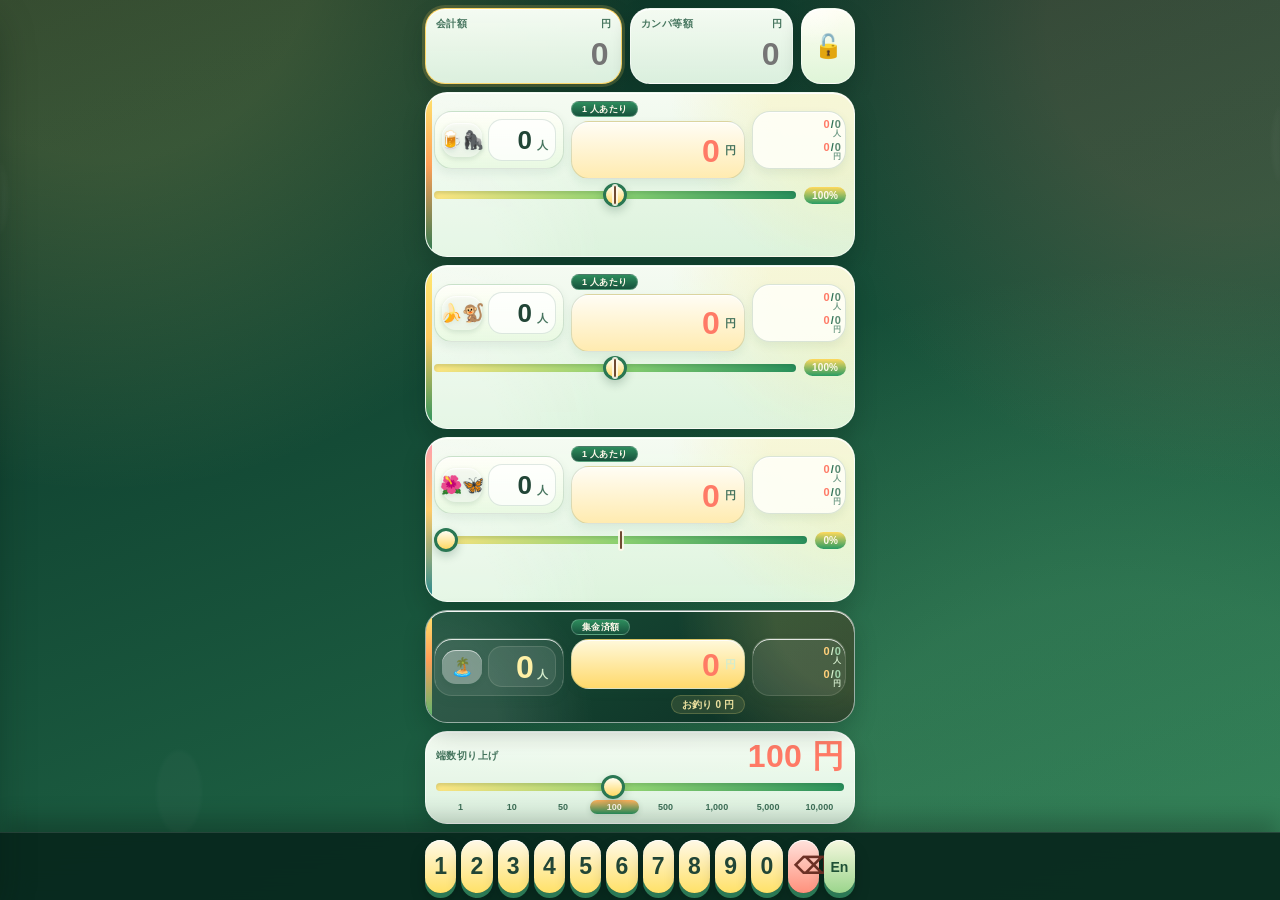
==== index.html @ a53e38ea "Add files via upload" ====
<!doctype html>
<html lang="ja">
<head>
<meta charset="utf-8" />
<meta name="viewport" content="width=device-width, initial-scale=1, viewport-fit=cover" />
<title>割り勘ジャングル</title>
<style>
  :root{
    --bg1:#0a2a20;
    --bg2:#124633;
    --bg3:#25734e;
    --leaf:#3fa56b;
    --leaf2:#7bd08e;
    --sand:#fff5d7;
    --sand2:#ffebb0;
    --sun:#ffd45e;
    --coral:#ff7a66;
    --cream:#fffdf5;
    --panel:#f6ffef;
    --ink:#214536;
    --muted:#55806a;
    --line:rgba(34,93,67,.16);
    --shadow:rgba(6,28,20,.22);
    --digit:"Avenir Next","DIN Alternate","Roboto Condensed","Helvetica Neue",Arial,sans-serif;
    --sans:"M PLUS Rounded 1c","Hiragino Maru Gothic ProN","Hiragino Sans","Yu Gothic",-apple-system,BlinkMacSystemFont,"Segoe UI",sans-serif;
    --money-size:clamp(25px,6.7vw,32px);
    --keypad-h:68px;
    --panel-h:58px;
  }

  *{box-sizing:border-box;-webkit-tap-highlight-color:transparent;}
  html,body{margin:0;width:100%;height:100%;}
  body{
    min-height:100svh;
    overflow:hidden;
    padding:8px 8px calc(var(--keypad-h) + 8px + env(safe-area-inset-bottom));
    color:var(--ink);
    font-family:var(--sans);
    letter-spacing:.005em;
    font-variant-numeric:tabular-nums;
    font-feature-settings:"tnum" 1,"zero" 1;
    background:
      radial-gradient(circle at 8% -6%, rgba(255,232,124,.18) 0 14%, transparent 36%),
      radial-gradient(circle at 96% 4%, rgba(255,122,102,.16) 0 12%, transparent 30%),
      radial-gradient(circle at 88% 105%, rgba(123,208,142,.18) 0 24%, transparent 46%),
      linear-gradient(160deg,var(--bg1) 0%, var(--bg2) 34%, var(--bg3) 100%);
  }
  body::before{
    content:"";
    position:fixed; inset:0;
    pointer-events:none;
    opacity:.22;
    background:
      radial-gradient(160px 280px at -2% 22%, rgba(255,255,255,.16) 0 20%, transparent 22%),
      radial-gradient(180px 320px at 102% 16%, rgba(255,255,255,.14) 0 18%, transparent 20%),
      radial-gradient(120px 220px at 14% 88%, rgba(255,255,255,.12) 0 18%, transparent 20%);
    filter:blur(2px);
  }

  .num,input,button,.moneyValue,.smallMoney,#roundNow,.collectFrac,.memoStatFrac{
    font-family:var(--digit);
    font-variant-numeric:tabular-nums;
    font-feature-settings:"tnum" 1,"zero" 1;
  }

  .app{
    position:relative; z-index:1;
    width:min(430px,100%);
    height:calc(100svh - var(--keypad-h) - 16px - env(safe-area-inset-bottom));
    margin:0 auto;
    display:grid;
    grid-template-rows:auto minmax(0,1fr) auto auto;
    gap:8px;
  }

  .topInputs{
    display:grid;
    grid-template-columns:minmax(0,1.04fr) minmax(0,.86fr) 54px;
    gap:8px;
  }
  .field{
    min-width:0;
    padding:8px 10px 9px;
    border-radius:20px;
    border:1px solid rgba(255,255,255,.55);
    background:linear-gradient(180deg, rgba(249,255,246,.98), rgba(230,249,231,.95));
    box-shadow:0 9px 20px var(--shadow), inset 0 1px 0 rgba(255,255,255,.92);
  }
  .fieldHeader{
    display:flex; justify-content:space-between; align-items:center;
    margin-bottom:4px;
    color:#44745d; font-size:10px; font-weight:800; letter-spacing:.04em;
  }
  .moneyInput{
    width:100%;
    border:0; outline:0; background:transparent;
    color:var(--coral);
    font-size:var(--money-size);
    font-weight:780;
    text-align:right;
    letter-spacing:.015em;
    line-height:1;
    caret-color:var(--coral);
  }

  .fundField .moneyInput{
    min-width:0;
  }
  .lockButton{
    width:100%;
    height:100%;
    min-height:72px;
    border:1px solid rgba(255,255,255,.55);
    border-radius:20px;
    background:
      radial-gradient(circle at 20% 0%,rgba(255,255,255,.55),transparent 42%),
      linear-gradient(180deg,#fffef2,#dff5d8);
    color:#236044;
    box-shadow:0 9px 20px var(--shadow), inset 0 1px 0 rgba(255,255,255,.92);
    font:850 23px/1 var(--sans);
    display:flex;
    align-items:center;
    justify-content:center;
    transition:transform .08s ease, filter .12s ease, background .12s ease, box-shadow .12s ease;
  }
  .lockButton:active{
    transform:scale(.94);
    filter:brightness(1.04);
  }
  .lockButton.on{
    background:
      radial-gradient(circle at 20% 0%,rgba(255,255,255,.45),transparent 42%),
      linear-gradient(180deg,#ffe889,#ffb06a);
    color:#6b3b24;
    border-color:rgba(255,176,106,.55);
    box-shadow:0 10px 22px rgba(88,47,24,.16), inset 0 1px 0 rgba(255,255,255,.8);
  }
  .lockedControl,
  input.lockedControl,
  .lockedControl input{
    opacity:.68;
  }
  input:disabled{
    -webkit-text-fill-color:currentColor;
    color:inherit;
  }
  input[type="range"]:disabled{
    opacity:.54;
  }

  .field.activeInput,
  .field:focus-within,
  .peopleChip.activeInput,
  .peopleChip:focus-within{
    border-color:rgba(255,212,94,.92);
    box-shadow:0 0 0 3px rgba(255,212,94,.18), 0 10px 22px var(--shadow), inset 0 1px 0 rgba(255,255,255,.9);
  }

  .cards{
    min-height:0;
    display:grid;
    grid-template-rows:repeat(3,minmax(0,1fr));
    gap:8px;
  }
  .card, .totalCard{
    min-height:0;
    overflow:hidden;
    position:relative;
    padding:8px;
    border-radius:22px;
    border:1px solid rgba(255,255,255,.52);
    background:
      radial-gradient(circle at 100% 0%, rgba(255,232,124,.22) 0 18%, transparent 40%),
      radial-gradient(circle at 0 100%, rgba(255,255,255,.26) 0 16%, transparent 38%),
      linear-gradient(180deg, rgba(250,255,246,.98), rgba(229,250,228,.96));
    box-shadow:0 10px 22px var(--shadow), inset 0 1px 0 rgba(255,255,255,.95);
  }
  .card::before, .totalCard::before{
    content:"";
    position:absolute; left:0; top:0; bottom:0; width:6px;
    border-radius:6px;
    background:linear-gradient(180deg,#ffe56e 0%, #ff9f57 44%, #267851 100%);
  }
  .card[data-group="monkey"]::before{ background:linear-gradient(180deg,#ffea72 0%, #ffc85d 44%, #24915d 100%); }
  .card[data-group="butterfly"]::before{ background:linear-gradient(180deg,#ff9db4 0%, #ffcb6a 44%, #1f8690 100%); }
  .totalCard{
    padding-bottom:8px;
    background:
      radial-gradient(circle at 100% 0%, rgba(255,220,116,.18) 0 18%, transparent 40%),
      radial-gradient(circle at 0 100%, rgba(255,255,255,.10) 0 16%, transparent 38%),
      linear-gradient(145deg,#194e38,#0c2e23);
    color:#fff9ea;
  }
  .totalCard::before{ background:linear-gradient(180deg,#ffe56e 0%, #ff9f57 44%, #50b86f 100%); }

  .row{
    display:grid;
    grid-template-columns:130px minmax(0,1fr) 94px;
    gap:7px;
    align-items:center;
  }
  .peopleChip, .amountCard, .collectCard{
    min-width:0;
    min-height:var(--panel-h);
    border-radius:18px;
    border:1px solid var(--line);
    background:rgba(255,255,248,.86);
    box-shadow:inset 0 1px 0 rgba(255,255,255,.85), 0 4px 10px rgba(29,86,61,.08);
  }
  .peopleChip{
    display:grid;
    grid-template-columns:auto minmax(66px,1fr);
    gap:6px;
    align-items:center;
    padding:7px;
    background:linear-gradient(180deg, rgba(255,255,248,.96), rgba(232,249,225,.88));
  }
  .icon{
    position:relative;
    width:40px;
    min-height:34px;
    display:flex; align-items:center; justify-content:center;
    border-radius:14px;
    font-size:18px;
    letter-spacing:-.18em;
    white-space:nowrap;
    letter-spacing:-.01em;
    cursor:pointer;
    background:rgba(255,255,255,.34);
    box-shadow:inset 0 1px 0 rgba(255,255,255,.58),0 2px 6px rgba(25,78,55,.08);
    filter:drop-shadow(0 2px 2px rgba(26,83,58,.18));
    transition:transform .08s ease, filter .12s ease, background .12s ease;
  }
  .iconEmoji{
    display:inline-flex;
    align-items:center;
    justify-content:center;
    pointer-events:none;
  }
  .icon:active{
    transform:scale(.94);
    background:rgba(255,232,124,.38);
    filter:brightness(1.06) drop-shadow(0 2px 2px rgba(26,83,58,.18));
  }
  .payBubble{
    position:absolute;
    left:50%;
    bottom:calc(100% + 7px);
    z-index:999;
    transform:translate(-50%,8px) scale(.72);
    transform-origin:50% 100%;
    opacity:0;
    pointer-events:none;
    white-space:nowrap;
    letter-spacing:.02em;
    padding:5px 10px 4px;
    border-radius:999px;
    background:linear-gradient(180deg,#fffef2,#ffe889);
    border:1px solid rgba(42,119,83,.20);
    color:#236044;
    font:850 11px/1 var(--sans);
    box-shadow:0 6px 14px rgba(6,28,20,.18), inset 0 1px 0 rgba(255,255,255,.9);
  }
  .payBubble::after{
    content:"";
    position:absolute;
    left:50%;
    top:100%;
    width:8px;
    height:8px;
    transform:translate(-50%,-3px) rotate(45deg);
    background:#ffe889;
    border-right:1px solid rgba(42,119,83,.16);
    border-bottom:1px solid rgba(42,119,83,.16);
  }
  .icon.bubbleOn .payBubble{
    animation:payPop 1.65s cubic-bezier(.2,1.05,.25,1) both;
  }
  @keyframes payPop{
    0%{opacity:0; transform:translate(-50%,7px) scale(.68);}
    14%{opacity:1; transform:translate(-50%,-2px) scale(1.08);}
    24%{opacity:1; transform:translate(-50%,0) scale(1);}
    76%{opacity:1; transform:translate(-50%,0) scale(1);}
    100%{opacity:0; transform:translate(-50%,-9px) scale(.96);}
  }
  .peopleField{
    min-width:66px;
    display:grid;
    grid-template-columns:minmax(0,1fr) auto;
    align-items:baseline;
    gap:3px;
    padding:4px 7px 3px;
    border-radius:14px;
    border:1px solid rgba(34,93,67,.14);
    background:rgba(255,255,255,.72);
  }
  .peopleInput{
    width:100%;
    min-width:0;
    border:0; outline:0; background:transparent;
    color:var(--ink);
    font-size:clamp(22px,5.25vw,26px);
    font-weight:780;
    line-height:1;
    text-align:right;
    caret-color:var(--leaf);
  }
  .unit{
    color:#46745e;
    font-size:11px;
    font-weight:800;
    white-space:nowrap;
  }

  .amountWrap{
    display:grid;
    grid-template-rows:auto minmax(0,1fr);
    gap:4px;
  }
  .tag{
    justify-self:start;
    padding:3px 10px 2px;
    border-radius:999px;
    background:linear-gradient(180deg,#2e8d5d,#17523c);
    color:#fff9ea;
    border:1px solid rgba(255,255,255,.22);
    font-size:9px;
    line-height:1;
    font-weight:850;
    letter-spacing:.035em;
    white-space:nowrap;
  }
  .amountCard{
    display:flex;
    align-items:center;
    justify-content:flex-end;
    gap:5px;
    padding:8px 8px 7px;
    background:linear-gradient(180deg, var(--cream), var(--sand2));
  }
  .moneyValue, .smallMoney{
    min-width:0;
    overflow:hidden;
    text-overflow:ellipsis;
    white-space:nowrap;
    font-size:var(--money-size);
    font-weight:780;
    line-height:1;
    text-align:right;
    letter-spacing:.005em;
  }
  .moneyValue{ color:var(--coral); }
  .amountCard .unit{ font-size:11px; font-weight:850; }

  .collectCard{
    display:flex;
    flex-direction:column;
    justify-content:center;
    gap:4px;
    padding:6px 4px;
  }
  .collectLine{
    min-width:0;
    display:grid;
    grid-template-columns:1fr auto;
    grid-template-rows:auto auto;
    grid-template-areas:"frac frac" ". unit";
    line-height:1;
  }
  .collectFrac{
    min-width:0;
    grid-area:frac;
    display:flex;
    justify-content:flex-end;
    gap:1px;
    font-size:clamp(9px,2.45vw,11px);
    font-weight:850;
    color:#2f7256;
    white-space:nowrap;
  }
  .collectCard b{ color:var(--coral); }
  .collectCard .base{ color:#5a8a72; }
  .collectLine .unit{
    grid-area:unit;
    font-size:8px;
    color:#6f9b86;
    letter-spacing:.04em;
  }

  .barRow{
    margin-top:5px;
    display:grid;
    grid-template-columns:minmax(0,1fr) auto;
    gap:8px;
    align-items:center;
  }
  .rangeWrap{ position:relative; min-width:0; height:22px; }
  .rangeWrap.percent::before{
    content:"";
    position:absolute;
    left:50%; top:50%; transform:translate(-50%,-50%);
    width:2px; height:18px;
    border-radius:2px;
    background:#6f4a31;
    box-shadow:0 0 0 2px rgba(255,250,236,.86);
    pointer-events:none; z-index:2;
  }
  input[type="range"]{
    width:100%; height:22px; margin:0;
    appearance:none; -webkit-appearance:none;
    background:transparent;
    position:relative; z-index:1;
  }
  input[type="range"]::-webkit-slider-runnable-track{
    height:8px; border-radius:999px;
    background:linear-gradient(90deg,#ffe782 0%, #8dd372 50%, #29915c 100%);
    box-shadow:inset 0 2px 4px rgba(18,59,42,.18);
  }
  input[type="range"]::-webkit-slider-thumb{
    -webkit-appearance:none; appearance:none;
    width:24px; height:24px; margin-top:-8px;
    border-radius:50%;
    background:linear-gradient(180deg,#fffef2,#ffd862);
    border:3px solid #2a7753;
    box-shadow:0 4px 10px rgba(18,59,42,.22);
  }
  input[type="range"]::-moz-range-track{
    height:8px; border-radius:999px;
    background:linear-gradient(90deg,#ffe782 0%, #8dd372 50%, #29915c 100%);
    box-shadow:inset 0 2px 4px rgba(18,59,42,.18);
  }
  input[type="range"]::-moz-range-thumb{
    width:22px; height:22px;
    border-radius:50%;
    background:linear-gradient(180deg,#fffef2,#ffd862);
    border:3px solid #2a7753;
    box-shadow:0 4px 10px rgba(18,59,42,.22);
  }
  .tilt{
    padding:4px 8px 3px;
    border-radius:999px;
    background:linear-gradient(180deg,#ffd95d,#2a9c63);
    color:#fff9ea;
    font-size:10px;
    line-height:1;
    font-weight:900;
    white-space:nowrap;
  }

  .totalCard .peopleChip,
  .totalCard .collectCard{ background:rgba(255,255,255,.08); border-color:rgba(255,249,229,.12); }
  .totalCard .peopleField{ background:rgba(255,255,255,.08); border-color:rgba(255,249,229,.12); }
  .totalCard .unit,
  .totalCard .collectLine .unit{ color:#d4eccd; }
  .totalCard .peopleInput,
  .totalCard .moneyValue,
  .totalCard .smallMoney{ color:#fff0a6; }
  .totalCard .collectFrac{ color:#d7efcd; }
  .totalCard .collectCard b{ color:#ffd07a; }
  .totalCard .collectCard .base{ color:#a5d7ae; }
  .totalCard .amountCard{
    background:linear-gradient(180deg,#fff9db,#ffd96b);
  }
  .totalCard .moneyValue{ color:#ff7b64; }

  .totalAmountWrap{
    align-self:center;
  }
  .totalAmountWrap .amountCard{
    min-height:50px;
  }
  .totalChange{
    justify-self:end;
    margin-top:2px;
    max-width:100%;
    font-size:10px;
    padding:3px 8px 2px;
    opacity:.92;
  }
  .totalCard .row{
    align-items:center;
  }

  .subline{
    margin-top:5px;
    display:flex; align-items:center; justify-content:flex-start;
    gap:6px; min-width:0;
  }
  .changePill{
    display:inline-flex; align-items:center;
    padding:4px 10px 3px;
    border-radius:999px;
    background:rgba(255,230,133,.12);
    border:1px solid rgba(255,230,133,.22);
    color:#fff0aa;
    font-size:10px;
    line-height:1;
    font-weight:900;
    white-space:nowrap;
  }

  .roundBox{
    padding:8px 10px 9px;
    border-radius:22px;
    border:1px solid rgba(255,255,255,.55);
    background:linear-gradient(180deg, rgba(249,255,246,.98), rgba(230,249,231,.95));
    box-shadow:0 10px 22px var(--shadow), inset 0 1px 0 rgba(255,255,255,.92);
  }
  .roundHead{
    display:flex; align-items:center; justify-content:space-between;
    margin-bottom:4px;
    color:#44745d; font-size:10px; font-weight:800; letter-spacing:.04em;
  }
  #roundNow{ color:var(--coral); font-size:var(--money-size); font-weight:800; line-height:1; }
  .roundLabels{
    margin-top:2px;
    display:grid;
    grid-template-columns:repeat(8,1fr);
    gap:2px;
  }
  .roundLabels button{
    min-width:0;
    border:0; border-radius:10px;
    padding:3px 0 2px;
    background:transparent;
    color:#3e7058;
    font:900 9px/1 var(--digit);
  }
  .roundLabels button.active{
    color:#fff9ea;
    background:linear-gradient(180deg,#ffb25d,#28915d);
    box-shadow:0 2px 6px rgba(18,59,42,.14);
  }


  .card.payActive{
    overflow:visible;
    z-index:18;
    border-color:rgba(255,212,94,.92);
    box-shadow:
      0 0 0 3px rgba(255,212,94,.22),
      0 14px 28px rgba(6,28,20,.26),
      inset 0 1px 0 rgba(255,255,255,.96);
  }
  .icon.bubbleOn{
    z-index:80;
  }
  .payEntry{
    position:absolute;
    left:116px;
    right:92px;
    top:50%;
    z-index:5;
    opacity:0;
    transform:translateY(-50%) scale(.96);
    pointer-events:none;
    transition:opacity .15s ease, transform .15s ease;
  }
  .card.payActive .payEntry{
    opacity:1;
    transform:translateY(-50%) scale(1);
    pointer-events:auto;
  }
  .nameInput{
    width:100%;
    height:42px;
    border:2px solid rgba(255,212,94,.86);
    outline:0;
    border-radius:18px;
    padding:6px 14px 5px;
    background:rgba(255,255,247,.99);
    color:#214536;
    box-shadow:0 10px 22px rgba(6,28,20,.22), inset 0 1px 0 rgba(255,255,255,.94);
    font:850 17px/1 var(--sans);
    text-align:center;
  }


  .memoBackdrop{
    position:fixed;
    inset:0;
    z-index:34;
    background:rgba(5,26,18,.18);
    opacity:0;
    pointer-events:none;
    transition:opacity .18s ease;
  }
  .memoBackdrop.open{
    opacity:1;
    pointer-events:auto;
  }

  .memoSheet{
    position:fixed;
    z-index:35;
    top:0;
    bottom:0;
    width:min(72vw, 330px);
    height:100svh;
    max-height:none;
    padding:calc(12px + env(safe-area-inset-top)) 10px calc(12px + env(safe-area-inset-bottom));
    border:1px solid rgba(255,255,255,.62);
    background:
      radial-gradient(circle at 100% 0%,rgba(255,232,124,.21),transparent 34%),
      radial-gradient(circle at 0% 100%,rgba(123,208,142,.20),transparent 34%),
      linear-gradient(180deg,#fbfff5 0%,#eaf9e7 48%,#dcf4dc 100%);
    box-shadow:0 18px 42px rgba(4,21,15,.38), inset 0 1px 0 rgba(255,255,255,.95);
    overflow:hidden;
    transition:transform .26s cubic-bezier(.18,.9,.18,1);
    will-change:transform;
  }
  .memoSheet.fromLeft{
    left:0;
    right:auto;
    border-radius:0 24px 24px 0;
    transform:translateX(calc(-100% - 8px));
  }
  .memoSheet.fromRight{
    right:0;
    left:auto;
    border-radius:24px 0 0 24px;
    transform:translateX(calc(100% + 8px));
  }
  .memoSheet.open{
    transform:translateX(0);
  }
  .memoHead{
    display:flex;
    align-items:center;
    justify-content:space-between;
    gap:8px;
    margin:-2px -2px 10px;
    padding:2px 2px 8px;
    position:sticky;
    top:0;
    z-index:2;
    background:linear-gradient(180deg,rgba(251,255,245,.94),rgba(251,255,245,.74));
    backdrop-filter:blur(10px);
  }
  .memoTitle{
    display:inline-flex;
    align-items:center;
    gap:6px;
    padding:6px 12px 5px;
    border-radius:999px;
    background:linear-gradient(180deg,#2e8d5d,#17523c);
    color:#fff9ea;
    font-size:12px;
    line-height:1;
    font-weight:850;
    letter-spacing:.03em;
    box-shadow:0 4px 10px rgba(6,28,20,.14);
  }
  .memoClose{
    width:34px;
    height:34px;
    border:0;
    border-radius:50%;
    background:linear-gradient(180deg,#ffe2dc,#ff917c);
    color:#6d3126;
    font:850 18px/1 var(--sans);
    box-shadow:0 5px 12px rgba(6,28,20,.18);
  }
  .memoBody{
    height:calc(100svh - 68px - env(safe-area-inset-top) - env(safe-area-inset-bottom));
    overflow:auto;
    padding-right:2px;
    -webkit-overflow-scrolling:touch;
  }


  .memoTotalWrap{
    margin-bottom:10px;
  }
  .memoSection{
    display:grid;
    gap:7px;
    margin-bottom:10px;
    padding:7px;
    border-radius:20px;
    background:rgba(255,255,255,.38);
    border:1px solid rgba(34,93,67,.11);
    box-shadow:inset 0 1px 0 rgba(255,255,255,.58);
  }

  .memoSummary{
    display:grid;
    gap:7px;
    margin-bottom:9px;
  }
  .memoStat{
    display:grid;
    grid-template-columns:42px minmax(0,1fr);
    gap:7px;
    align-items:center;
    min-height:54px;
    padding:7px;
    border-radius:18px;
    border:1px solid rgba(34,93,67,.13);
    background:
      radial-gradient(circle at 100% 0%, rgba(255,232,124,.17), transparent 40%),
      linear-gradient(180deg,rgba(255,255,248,.90),rgba(237,250,229,.86));
    box-shadow:inset 0 1px 0 rgba(255,255,255,.72),0 4px 10px rgba(29,86,61,.08);
  }
  .memoSection .memoStat{
    border-radius:16px;
    box-shadow:inset 0 1px 0 rgba(255,255,255,.68);
  }
  .memoStat.total{
    background:
      radial-gradient(circle at 100% 0%, rgba(255,232,124,.18), transparent 40%),
      linear-gradient(145deg,#1f5c43,#103426);
    border-color:rgba(255,249,229,.16);
    color:#fff9ea;
  }
  .memoStatIcon{
    display:flex;
    align-items:center;
    justify-content:center;
    min-height:38px;
    border-radius:14px;
    background:rgba(255,255,255,.42);
    font-size:18px;
    letter-spacing:-.16em;
    white-space:nowrap;
    box-shadow:inset 0 1px 0 rgba(255,255,255,.62);
  }
  .memoStat.total .memoStatIcon{
    background:rgba(255,255,255,.10);
  }
  .memoStatNums{
    min-width:0;
    display:grid;
    gap:4px;
  }
  .memoStatLine{
    display:grid;
    grid-template-columns:minmax(0,1fr) auto;
    align-items:baseline;
    gap:4px;
    line-height:1;
  }
  .memoStatFrac{
    min-width:0;
    display:flex;
    justify-content:flex-end;
    gap:3px;
    color:#2f7256;
    font:850 clamp(12px,3.15vw,15px)/1 var(--digit);
    white-space:nowrap;
    overflow:hidden;
    text-overflow:ellipsis;
    letter-spacing:-.01em;
  }
  .memoStatFrac .paid{color:var(--coral);}
  .memoStatFrac .due{color:#5a8a72;}
  .memoStatLabel{
    color:#6f9b86;
    font-size:9px;
    font-weight:900;
    letter-spacing:.04em;
    white-space:nowrap;
  }
  .memoStat.total .memoStatFrac{color:#d7efcd;}
  .memoStat.total .memoStatFrac .paid{color:#ffd07a;}
  .memoStat.total .memoStatFrac .due{color:#a5d7ae;}
  .memoStat.total .memoStatLabel{color:#d4eccd;}

  .memoGroup{
    padding:8px 8px 9px;
    border-radius:16px;
    background:rgba(255,255,255,.62);
    border:1px solid rgba(34,93,67,.12);
    box-shadow:inset 0 1px 0 rgba(255,255,255,.68);
  }
  .memoGroup + .memoGroup{margin-top:7px;}
  .memoGroupHead{
    display:flex;
    align-items:center;
    justify-content:space-between;
    color:#2d6c51;
    font-size:11px;
    line-height:1;
    font-weight:850;
    margin-bottom:7px;
    padding:0 2px;
  }
  .memoGroupHead span:first-child{
    display:inline-flex;
    align-items:center;
    min-height:20px;
    padding:2px 8px 1px;
    border-radius:999px;
    background:rgba(46,141,93,.10);
    letter-spacing:-.10em;
  }
  .memoGroupHead span:last-child{
    color:#1e5f43;
  }
  .memoNames{
    display:flex;
    flex-wrap:wrap;
    gap:6px;
  }
  .memoName{
    max-width:100%;
    display:inline-grid;
    grid-template-columns:minmax(0,1fr) auto;
    align-items:center;
    gap:4px;
    min-height:25px;
    border:1px solid rgba(34,93,67,.15);
    border-radius:999px;
    padding:4px 5px 4px 9px;
    background:linear-gradient(180deg,#fffef8,#edf8e6);
    color:#214536;
    font:850 11px/1 var(--sans);
    box-shadow:0 2px 5px rgba(29,86,61,.06);
  }
  .memoName span{
    min-width:0;
    overflow:hidden;
    text-overflow:ellipsis;
    white-space:nowrap;
  }
  .memoName b{
    display:inline-flex;
    align-items:center;
    justify-content:center;
    width:16px;
    height:16px;
    border-radius:50%;
    background:#ff917c;
    color:#fff9ea;
    font-size:10px;
    line-height:1;
  }
  .memoEmpty{
    color:#72977f;
    font-size:12px;
    font-weight:900;
    padding-left:3px;
  }

  body.naming .keypad{
    transform:translateY(115%);
    opacity:.15;
    pointer-events:none;
  }
  body.naming{
    padding-bottom:8px;
  }
  body.naming .app{
    height:calc(100svh - 16px - env(safe-area-inset-bottom));
  }

  @media (max-width:390px){
    .memoSheet{width:74vw;}
    .payEntry{left:102px;right:82px;}
    .nameInput{height:38px;font-size:15px;border-radius:16px;}
    .payBubble{font-size:10px;padding:4px 8px 3px;}
  }
  @media (max-height:760px){
    .nameInput{height:36px;font-size:15px;}
  }

  .keypad{
    position:fixed; left:0; right:0; bottom:0;
    z-index:20;
    height:calc(var(--keypad-h) + env(safe-area-inset-bottom));
    padding:7px 8px calc(7px + env(safe-area-inset-bottom));
    background:rgba(8,40,29,.94);
    border-top:1px solid rgba(255,255,255,.12);
    backdrop-filter:blur(14px);
    box-shadow:0 -12px 24px rgba(0,0,0,.24);
    transition:transform .18s ease, opacity .18s ease;
  }
  .keys{
    width:min(430px,100%); height:100%; margin:0 auto;
    display:grid; grid-template-columns:repeat(12,1fr); gap:5px;
  }
  .keys button{
    min-width:0; height:100%;
    border:0; border-radius:16px;
    color:var(--ink);
    background:linear-gradient(180deg,#fff9e7,#ffe168);
    font:850 clamp(18px,4.6vw,23px)/1 var(--digit);
    box-shadow:0 5px 0 #2b7955, 0 9px 16px rgba(0,0,0,.20), inset 0 1px 0 rgba(255,255,255,.9);
    transform:translateY(0) scale(1);
    transition:transform .08s ease, box-shadow .08s ease, filter .12s ease;
    touch-action:manipulation;
    user-select:none; -webkit-user-select:none;
  }
  .keys button.press,
  .keys button:active{
    transform:translateY(4px) scale(.95);
    box-shadow:0 1px 0 #2b7955, 0 5px 10px rgba(0,0,0,.18), inset 0 1px 0 rgba(255,255,255,.8);
    filter:brightness(1.06);
  }
  .keys .del{ background:linear-gradient(180deg,#ffe2dc,#ff917c); color:#6d3126; }
  .keys .enter{ background:linear-gradient(180deg,#f6f8df,#9bd58c); color:#1f5136; font-size:clamp(11px,3vw,14px); }

  @media (max-width:390px){
    :root{ --money-size:clamp(22px,5.9vw,29px); --panel-h:54px; }
    .app{ gap:6px; }
    .topInputs{ grid-template-columns:minmax(0,1fr) minmax(0,.82fr) 48px; gap:6px; }
    .lockButton{min-height:64px;font-size:20px;border-radius:18px;}
    .cards{ gap:6px; }
    .card,.totalCard{ padding:7px; border-radius:20px; }
    .row{ grid-template-columns:122px minmax(0,1fr) 88px; gap:5px; }
    .totalChange{font-size:9px;padding:2px 7px 2px;}
    .icon{ width:34px; font-size:15px; }
    .peopleChip{ padding:6px; }
    .peopleInput{ font-size:clamp(19px,4.9vw,23px); }
    .collectFrac{ font-size:clamp(9px,2.45vw,11px); }
  }

  @media (max-height:760px){
    :root{ --keypad-h:62px; --money-size:clamp(21px,5.7vw,27px); --panel-h:52px; }
    body{ padding-top:6px; }
    .app{ gap:5px; }
    .topInputs{ gap:5px; }
    .field,.roundBox{ padding:6px 9px 7px; }
    .lockButton{min-height:58px;font-size:19px;border-radius:16px;}
    .cards{ gap:5px; }
    .card,.totalCard{ padding:6px; }
    .row{ gap:5px; }
    .barRow{ margin-top:4px; gap:6px; }
    .tag{ padding:2px 9px 2px; font-size:8px; }
    .totalAmountWrap .amountCard{min-height:46px;}
    .collectCard{ padding:5px 6px; }
    .keys{ gap:4px; }
    .keys button{ border-radius:14px; }
  }
</style>
<link rel="icon" type="image/png" sizes="32x32" href="./favicon-32.png">
<link rel="icon" type="image/png" sizes="16x16" href="./favicon-16.png">
<link rel="apple-touch-icon" sizes="180x180" href="./apple-touch-icon.png">
<link rel="manifest" href="./site.webmanifest">
<meta name="theme-color" content="#0f3a2c">
<meta name="apple-mobile-web-app-capable" content="yes">
<meta name="apple-mobile-web-app-title" content="Nomikai">
<meta name="apple-mobile-web-app-status-bar-style" content="black-translucent">
</head>
<body>
<main class="app">
  <section class="topInputs">
    <div class="field" id="billField">
      <div class="fieldHeader"><span>会計額</span><span>円</span></div>
      <input id="bill" class="moneyInput num" inputmode="numeric" pattern="[0-9]*" autocomplete="off" placeholder="0" />
    </div>
    <div class="field fundField" id="fundField">
      <div class="fieldHeader"><span>カンパ等額</span><span>円</span></div>
      <input id="fund" class="moneyInput num" inputmode="numeric" pattern="[0-9]*" autocomplete="off" placeholder="0" />
    </div>
    <button id="calcLock" class="lockButton" type="button" aria-pressed="false" aria-label="計算欄ロック">🔓</button>
  </section>

  <section class="cards">
    <article class="card" data-group="gorilla">
      <div class="row">
        <div class="peopleChip">
          <div class="icon"><span class="iconEmoji">🍺🦍</span><span class="payBubble">おしはらい！</span></div>
          <div class="peopleField">
            <input id="gorillaPeople" class="peopleInput num" inputmode="numeric" pattern="[0-9]*" autocomplete="off" value="0" />
            <span class="unit">人</span>
          </div>
        </div>
        <div class="amountWrap">
          <span class="tag">1 人あたり</span>
          <div class="amountCard"><span id="gorillaPer" class="moneyValue">0</span><span class="unit">円</span></div>
        </div>
        <div class="collectCard">
          <div class="collectLine"><span class="collectFrac"><b id="gorillaPaidPeople">0</b><span>/</span><span class="base" id="gorillaDuePeople">0</span></span><span class="unit">人</span></div>
          <div class="collectLine"><span class="collectFrac"><b id="gorillaPaidYen">0</b><span>/</span><span class="base" id="gorillaDueYen">0</span></span><span class="unit">円</span></div>
        </div>
      </div>
      <div class="barRow">
        <div class="rangeWrap percent"><input id="gorillaSlider" type="range" min="0" max="200" step="5" value="100" /></div>
        <span id="gorillaTilt" class="tilt">100%</span>
      </div>
      <div class="payEntry"><input id="gorillaName" class="nameInput" inputmode="text" maxlength="10" autocomplete="off" aria-label="名前入力" /></div>
    </article>

    <article class="card" data-group="monkey">
      <div class="row">
        <div class="peopleChip">
          <div class="icon"><span class="iconEmoji">🍌🐒</span><span class="payBubble">おしはらい！</span></div>
          <div class="peopleField">
            <input id="monkeyPeople" class="peopleInput num" inputmode="numeric" pattern="[0-9]*" autocomplete="off" value="0" />
            <span class="unit">人</span>
          </div>
        </div>
        <div class="amountWrap">
          <span class="tag">1 人あたり</span>
          <div class="amountCard"><span id="monkeyPer" class="moneyValue">0</span><span class="unit">円</span></div>
        </div>
        <div class="collectCard">
          <div class="collectLine"><span class="collectFrac"><b id="monkeyPaidPeople">0</b><span>/</span><span class="base" id="monkeyDuePeople">0</span></span><span class="unit">人</span></div>
          <div class="collectLine"><span class="collectFrac"><b id="monkeyPaidYen">0</b><span>/</span><span class="base" id="monkeyDueYen">0</span></span><span class="unit">円</span></div>
        </div>
      </div>
      <div class="barRow">
        <div class="rangeWrap percent"><input id="monkeySlider" type="range" min="0" max="200" step="5" value="100" /></div>
        <span id="monkeyTilt" class="tilt">100%</span>
      </div>
      <div class="payEntry"><input id="monkeyName" class="nameInput" inputmode="text" maxlength="10" autocomplete="off" aria-label="名前入力" /></div>
    </article>

    <article class="card" data-group="butterfly">
      <div class="row">
        <div class="peopleChip">
          <div class="icon"><span class="iconEmoji">🌺🦋</span><span class="payBubble">おしはらい！</span></div>
          <div class="peopleField">
            <input id="butterflyPeople" class="peopleInput num" inputmode="numeric" pattern="[0-9]*" autocomplete="off" value="0" />
            <span class="unit">人</span>
          </div>
        </div>
        <div class="amountWrap">
          <span class="tag">1 人あたり</span>
          <div class="amountCard"><span id="butterflyPer" class="moneyValue">0</span><span class="unit">円</span></div>
        </div>
        <div class="collectCard">
          <div class="collectLine"><span class="collectFrac"><b id="butterflyPaidPeople">0</b><span>/</span><span class="base" id="butterflyDuePeople">0</span></span><span class="unit">人</span></div>
          <div class="collectLine"><span class="collectFrac"><b id="butterflyPaidYen">0</b><span>/</span><span class="base" id="butterflyDueYen">0</span></span><span class="unit">円</span></div>
        </div>
      </div>
      <div class="barRow">
        <div class="rangeWrap percent"><input id="butterflySlider" type="range" min="0" max="200" step="5" value="0" /></div>
        <span id="butterflyTilt" class="tilt">0%</span>
      </div>
      <div class="payEntry"><input id="butterflyName" class="nameInput" inputmode="text" maxlength="10" autocomplete="off" aria-label="名前入力" /></div>
    </article>
  </section>

  <section class="totalCard">
    <div class="row">
      <div class="peopleChip">
        <div class="icon">🏝️</div>
        <div class="peopleField">
          <span id="totalPeople" class="smallMoney">0</span>
          <span class="unit">人</span>
        </div>
      </div>
      <div class="amountWrap totalAmountWrap">
        <span class="tag">集金済額</span>
        <div class="amountCard"><span id="totalPaid" class="moneyValue">0</span><span class="unit">円</span></div>
        <div id="change" class="changePill totalChange">お釣り 0 円</div>
      </div>
      <div class="collectCard">
        <div class="collectLine"><span class="collectFrac"><b id="totalPaidPeople">0</b><span>/</span><span class="base" id="totalDuePeople">0</span></span><span class="unit">人</span></div>
        <div class="collectLine"><span class="collectFrac"><b id="totalPaidYen">0</b><span>/</span><span class="base" id="totalDueYen">0</span></span><span class="unit">円</span></div>
      </div>
    </div>
  </section>

  <section class="roundBox">
    <div class="roundHead"><span>端数切り上げ</span><strong id="roundNow">100</strong></div>
    <div class="rangeWrap"><input id="roundSlider" type="range" min="0" max="7" step="1" value="3" /></div>
    <div id="roundLabels" class="roundLabels"></div>
  </section>
</main>


<div id="memoBackdrop" class="memoBackdrop"></div>
<section id="memoSheet" class="memoSheet fromLeft" aria-label="支払い済みメモ">
  <div class="memoHead">
    <div class="memoTitle">📝 支払い済み</div>
    <button id="memoClose" class="memoClose" type="button">×</button>
  </div>
  <div id="memoBody" class="memoBody"></div>
</section>

<nav class="keypad" aria-label="数字入力">
  <div class="keys">
    <button type="button" data-key="1">1</button>
    <button type="button" data-key="2">2</button>
    <button type="button" data-key="3">3</button>
    <button type="button" data-key="4">4</button>
    <button type="button" data-key="5">5</button>
    <button type="button" data-key="6">6</button>
    <button type="button" data-key="7">7</button>
    <button type="button" data-key="8">8</button>
    <button type="button" data-key="9">9</button>
    <button type="button" data-key="0">0</button>
    <button type="button" class="del" data-key="del">⌫</button>
    <button type="button" class="enter" data-key="enter">En</button>
  </div>
</nav>

<script>
(() => {
  const $ = id => document.getElementById(id);
  const nf = new Intl.NumberFormat('ja-JP');
  const roundValues = [1,10,50,100,500,1000,5000,10000];

  const bill = $('bill');
  const fund = $('fund');
  const roundSlider = $('roundSlider');
  const roundLabels = $('roundLabels');
  const memoSheet = $('memoSheet');
  const memoBackdrop = $('memoBackdrop');
  const memoBody = $('memoBody');
  const memoClose = $('memoClose');
  const calcLock = $('calcLock');
  let isLocked = false;

  const paid = { gorilla:[], monkey:[], butterfly:[] };

  const groups = [
    {
      key:'gorilla', icon:'🍺🦍',
      card:document.querySelector('[data-group="gorilla"]'),
      people:$('gorillaPeople'), slider:$('gorillaSlider'), tilt:$('gorillaTilt'),
      per:$('gorillaPer'), duePeople:$('gorillaDuePeople'), dueYen:$('gorillaDueYen'),
      paidPeople:$('gorillaPaidPeople'), paidYen:$('gorillaPaidYen'),
      nameInput:$('gorillaName')
    },
    {
      key:'monkey', icon:'🍌🐒',
      card:document.querySelector('[data-group="monkey"]'),
      people:$('monkeyPeople'), slider:$('monkeySlider'), tilt:$('monkeyTilt'),
      per:$('monkeyPer'), duePeople:$('monkeyDuePeople'), dueYen:$('monkeyDueYen'),
      paidPeople:$('monkeyPaidPeople'), paidYen:$('monkeyPaidYen'),
      nameInput:$('monkeyName')
    },
    {
      key:'butterfly', icon:'🌺🦋',
      card:document.querySelector('[data-group="butterfly"]'),
      people:$('butterflyPeople'), slider:$('butterflySlider'), tilt:$('butterflyTilt'),
      per:$('butterflyPer'), duePeople:$('butterflyDuePeople'), dueYen:$('butterflyDueYen'),
      paidPeople:$('butterflyPaidPeople'), paidYen:$('butterflyPaidYen'),
      nameInput:$('butterflyName')
    }
  ];

  const numericInputs = [bill, fund, ...groups.map(g => g.people)];
  const lockTargets = [bill, fund, roundSlider, ...groups.flatMap(g => [g.people, g.slider])];
  let activeInput = bill;
  let activePayGroup = null;

  function setLocked(next){
    isLocked = next;
    calcLock.classList.toggle('on', isLocked);
    calcLock.textContent = isLocked ? '🔒' : '🔓';
    calcLock.setAttribute('aria-pressed', String(isLocked));

    lockTargets.forEach(el => {
      el.disabled = isLocked;
      const box = el.closest('.field') || el.closest('.peopleChip') || el.closest('.roundBox') || el.closest('.barRow');
      if (box) box.classList.toggle('lockedControl', isLocked);
    });

    if (isLocked) {
      document.querySelectorAll('.activeInput').forEach(node => node.classList.remove('activeInput'));
      if (document.activeElement && lockTargets.includes(document.activeElement)) {
        document.activeElement.blur();
      }
    }
  }

  const digits = s => String(s || '')
    .replace(/[０-９]/g, d => String.fromCharCode(d.charCodeAt(0) - 0xFEE0))
    .replace(/[^0-9]/g, '');
  const num = el => Number(digits(el.value)) || 0;
  const formatNum = n => nf.format(Math.max(0, Math.round(Number(n) || 0)));

  function markActive(el){
    activeInput = el;
    document.querySelectorAll('.activeInput').forEach(node => node.classList.remove('activeInput'));
    const box = el.closest('.field') || el.closest('.peopleChip');
    if (box) box.classList.add('activeInput');
  }

  function moveCaretEnd(el){
    setTimeout(() => {
      try {
        const end = String(el.value || '').length;
        el.setSelectionRange(end, end);
      } catch (_) {}
    }, 0);
  }

  function formatInput(el){
    const d = digits(el.value);
    el.value = d ? nf.format(Number(d)) : '';
  }

  function pushDigit(current, key){
    const trimmed = current.slice(0, 10);
    if (key === '0' && (!trimmed || trimmed === '0')) return '0';
    if (!trimmed || trimmed === '0') return key;
    return (trimmed + key).slice(0, 10);
  }

  function roundUp(value, unit){
    if (!value || value <= 0) return 0;
    return Math.ceil(value / unit) * unit;
  }

  function openNameEntry(group){
    groups.forEach(g => {
      if (g !== group) {
        commitName(g, false);
        g.card.classList.remove('payActive');
        g.nameInput.value = '';
      }
    });
    activePayGroup = group;
    group.card.classList.add('payActive');
    document.body.classList.add('naming');

    // アイコンタップ直後のユーザー操作内で focus することで、スマホの文字キーボードを開きやすくする
    group.nameInput.focus({ preventScroll:true });
    group.nameInput.select();
  }

  function closeNameEntry(group){
    if (group) {
      group.card.classList.remove('payActive');
      group.nameInput.value = '';
    }
    activePayGroup = null;
    document.body.classList.remove('naming');
  }

  function commitName(group, keepOpen){
    const raw = String(group.nameInput.value || '').trim().slice(0, 10);
    if (!raw) return false;
    paid[group.key].push(raw);
    group.nameInput.value = '';
    calc();
    renderMemo();
    if (!keepOpen) closeNameEntry(group);
    return true;
  }

  function calc(){
    const gross = num(bill);
    const contribution = num(fund);
    const target = Math.max(gross - contribution, 0);
    const unit = roundValues[Number(roundSlider.value)];

    let weightedPeople = 0;
    groups.forEach(g => {
      weightedPeople += num(g.people) * (Number(g.slider.value) / 100);
    });

    const base = weightedPeople ? target / weightedPeople : 0;
    let totalPeople = 0;
    let totalDue = 0;
    let collectedPeople = 0;
    let collectedYen = 0;

    groups.forEach(g => {
      const people = num(g.people);
      const rate = Number(g.slider.value) / 100;
      const per = (people && rate) ? roundUp(base * rate, unit) : 0;
      const due = per * people;
      const doneCount = paid[g.key].length;
      const doneYen = doneCount * per;

      totalPeople += people;
      totalDue += due;
      collectedPeople += doneCount;
      collectedYen += doneYen;

      g.per.textContent = formatNum(per);
      g.tilt.textContent = Math.round(rate * 100) + '%';
      g.paidPeople.textContent = formatNum(doneCount);
      g.paidYen.textContent = formatNum(doneYen);
      g.duePeople.textContent = formatNum(people);
      g.dueYen.textContent = formatNum(due);
    });

    $('totalPeople').textContent = formatNum(totalPeople);
    $('totalPaid').textContent = formatNum(totalDue);
    $('totalPaidPeople').textContent = formatNum(collectedPeople);
    $('totalPaidYen').textContent = formatNum(collectedYen);
    $('totalDuePeople').textContent = formatNum(totalPeople);
    $('totalDueYen').textContent = formatNum(totalDue);
    $('change').textContent = 'お釣り ' + formatNum(Math.max(totalDue - target, 0)) + ' 円';
    $('roundNow').textContent = formatNum(unit) + ' 円';
    [...roundLabels.children].forEach((btn, i) => btn.classList.toggle('active', i === Number(roundSlider.value)));
    if (memoSheet && memoSheet.classList.contains('open')) renderMemo();
  }

  function makeStatCard({ icon, paidPeople, duePeople, paidYen, dueYen, total=false }){
    const card = document.createElement('div');
    card.className = 'memoStat' + (total ? ' total' : '');

    const iconBox = document.createElement('div');
    iconBox.className = 'memoStatIcon';
    iconBox.textContent = icon;

    const nums = document.createElement('div');
    nums.className = 'memoStatNums';

    const peopleLine = document.createElement('div');
    peopleLine.className = 'memoStatLine';
    peopleLine.innerHTML =
      '<span class="memoStatFrac"><span class="paid">' + formatNum(paidPeople) + '</span><span>/</span><span class="due">' + formatNum(duePeople) + '</span></span><span class="memoStatLabel">人</span>';

    const yenLine = document.createElement('div');
    yenLine.className = 'memoStatLine';
    yenLine.innerHTML =
      '<span class="memoStatFrac"><span class="paid">' + formatNum(paidYen) + '</span><span>円</span><span>/</span><span class="due">' + formatNum(dueYen) + '</span><span>円</span></span><span class="memoStatLabel">回収</span>';

    nums.append(peopleLine, yenLine);
    card.append(iconBox, nums);
    return card;
  }

  function currentGroupStats(group){
    return {
      icon: group.icon,
      paidPeople: Number(String(group.paidPeople.textContent).replace(/[^0-9]/g,'')) || 0,
      duePeople: Number(String(group.duePeople.textContent).replace(/[^0-9]/g,'')) || 0,
      paidYen: Number(String(group.paidYen.textContent).replace(/[^0-9]/g,'')) || 0,
      dueYen: Number(String(group.dueYen.textContent).replace(/[^0-9]/g,'')) || 0
    };
  }

  function renderMemo(){
    memoBody.textContent = '';

    let totalPaidPeople = 0;
    let totalDuePeople = 0;
    let totalPaidYen = 0;
    let totalDueYen = 0;

    const cached = groups.map(group => {
      const s = currentGroupStats(group);
      totalPaidPeople += s.paidPeople;
      totalDuePeople += s.duePeople;
      totalPaidYen += s.paidYen;
      totalDueYen += s.dueYen;
      return { group, stats:s };
    });

    const totalWrap = document.createElement('div');
    totalWrap.className = 'memoTotalWrap';
    totalWrap.appendChild(makeStatCard({
      icon:'🏝️',
      paidPeople:totalPaidPeople,
      duePeople:totalDuePeople,
      paidYen:totalPaidYen,
      dueYen:totalDueYen,
      total:true
    }));
    memoBody.appendChild(totalWrap);

    cached.forEach(({ group, stats }) => {
      const block = document.createElement('div');
      block.className = 'memoSection';

      block.appendChild(makeStatCard(stats));

      const section = document.createElement('section');
      section.className = 'memoGroup';

      const head = document.createElement('div');
      head.className = 'memoGroupHead';

      const title = document.createElement('span');
      title.textContent = group.icon;

      const count = document.createElement('span');
      count.textContent = paid[group.key].length + ' 人';

      head.append(title, count);
      section.appendChild(head);

      const names = document.createElement('div');
      names.className = 'memoNames';

      if (!paid[group.key].length) {
        const empty = document.createElement('span');
        empty.className = 'memoEmpty';
        empty.textContent = '—';
        names.appendChild(empty);
      } else {
        paid[group.key].forEach((name, index) => {
          const chip = document.createElement('button');
          chip.type = 'button';
          chip.className = 'memoName';
          chip.dataset.group = group.key;
          chip.dataset.index = String(index);

          const text = document.createElement('span');
          text.textContent = name;

          const x = document.createElement('b');
          x.textContent = '×';

          chip.append(text, x);
          names.appendChild(chip);
        });
      }

      section.appendChild(names);
      block.appendChild(section);
      memoBody.appendChild(block);
    });
  }

  function openMemo(from){
    renderMemo();
    memoSheet.classList.remove('fromLeft', 'fromRight');
    memoSheet.classList.add(from === 'right' ? 'fromRight' : 'fromLeft');
    requestAnimationFrame(() => {
      memoSheet.classList.add('open');
      memoBackdrop.classList.add('open');
    });
  }
  function closeMemo(){
    memoSheet.classList.remove('open');
    memoBackdrop.classList.remove('open');
  }

  roundValues.forEach((v, i) => {
    const b = document.createElement('button');
    b.type = 'button';
    b.textContent = nf.format(v);
    b.addEventListener('click', () => { roundSlider.value = i; calc(); });
    roundLabels.appendChild(b);
  });

  numericInputs.forEach(el => {
    el.addEventListener('focus', () => { markActive(el); moveCaretEnd(el); });
    el.addEventListener('click', () => { markActive(el); moveCaretEnd(el); });
    el.addEventListener('beforeinput', ev => { if (ev.data && /[^0-9０-９]/.test(ev.data)) ev.preventDefault(); });
    el.addEventListener('keydown', ev => { if (ev.key === 'Enter') el.blur(); });
    el.addEventListener('input', () => { formatInput(el); calc(); moveCaretEnd(el); });
  });

  groups.forEach(group => {
    group.slider.addEventListener('input', calc);

    const iconButton = group.card.querySelector('.icon');
    iconButton.addEventListener('click', ev => {
      ev.stopPropagation();
      iconButton.classList.remove('bubbleOn');
      void iconButton.offsetWidth;
      iconButton.classList.add('bubbleOn');
      openNameEntry(group);
      setTimeout(() => iconButton.classList.remove('bubbleOn'), 1700);
    });

    group.nameInput.addEventListener('pointerdown', ev => ev.stopPropagation());
    group.nameInput.addEventListener('keydown', ev => {
      if (ev.key === 'Enter' && !ev.isComposing) {
        ev.preventDefault();
        commitName(group, true);
      }
      if (ev.key === 'Escape') closeNameEntry(group);
    });
    group.nameInput.addEventListener('blur', () => {
      setTimeout(() => {
        commitName(group, false);
      }, 80);
    });
  });

  roundSlider.addEventListener('input', calc);

  memoClose.addEventListener('click', closeMemo);
  memoBackdrop.addEventListener('click', closeMemo);
  memoBody.addEventListener('click', ev => {
    const chip = ev.target.closest('.memoName');
    if (!chip) return;
    const groupKey = chip.dataset.group;
    const index = Number(chip.dataset.index);
    if (Number.isInteger(index) && paid[groupKey]) {
      paid[groupKey].splice(index, 1);
      calc();
      renderMemo();
    }
  });

  let swipeStart = null;
  document.addEventListener('pointerdown', ev => {
    if (ev.target.closest('input, button, .memoSheet, .memoBackdrop, input[type="range"]')) return;
    swipeStart = { x:ev.clientX, y:ev.clientY, t:performance.now() };
  }, { passive:true });

  document.addEventListener('pointerup', ev => {
    if (!swipeStart) return;
    const dx = ev.clientX - swipeStart.x;
    const dy = ev.clientY - swipeStart.y;
    const dt = performance.now() - swipeStart.t;
    swipeStart = null;
    if (Math.abs(dx) > 54 && Math.abs(dx) > Math.abs(dy) * 1.35 && dt < 700) {
      // 右フリックなら左から、左フリックなら右から出す
      openMemo(dx > 0 ? 'left' : 'right');
    }
  }, { passive:true });

  let memoSwipe = null;
  memoSheet.addEventListener('pointerdown', ev => {
    memoSwipe = { x:ev.clientX, y:ev.clientY, t:performance.now() };
  }, { passive:true });
  memoSheet.addEventListener('pointerup', ev => {
    if (!memoSwipe) return;
    const dx = ev.clientX - memoSwipe.x;
    const dy = ev.clientY - memoSwipe.y;
    const dt = performance.now() - memoSwipe.t;
    memoSwipe = null;
    if (Math.abs(dx) > 54 && Math.abs(dx) > Math.abs(dy) * 1.35 && dt < 700) {
      closeMemo();
    }
  }, { passive:true });

  let lastKeyStamp = 0;
  let lastKeyName = '';
  document.querySelector('.keys').addEventListener('pointerdown', e => {
    const b = e.target.closest('button');
    if (!b) return;
    e.preventDefault();

    const key = b.dataset.key;
    const now = performance.now();
    if (key === lastKeyName && now - lastKeyStamp < 70) return;
    lastKeyName = key;
    lastKeyStamp = now;

    b.classList.remove('press');
    void b.offsetWidth;
    b.classList.add('press');
    setTimeout(() => b.classList.remove('press'), 110);

    if (!activeInput) activeInput = bill;
    if (activeInput.disabled) return;
    const current = digits(activeInput.value);

    if (key === 'enter') {
      activeInput.blur();
      document.querySelectorAll('.activeInput').forEach(node => node.classList.remove('activeInput'));
      return;
    }
    if (key === 'del') activeInput.value = current.slice(0, -1);
    else activeInput.value = pushDigit(current, key);
    formatInput(activeInput);
    calc();
    moveCaretEnd(activeInput);
  }, { passive:false });

  calcLock.addEventListener('click', ev => {
    ev.stopPropagation();
    setLocked(!isLocked);
  });

  markActive(bill);
  setLocked(false);
  calc();
  renderMemo();
})();
</script>
<script>
if ('serviceWorker' in navigator) {
  window.addEventListener('load', () => {
    navigator.serviceWorker.register('./sw.js').catch(() => {});
  });
}
</script>

</body>
</html>
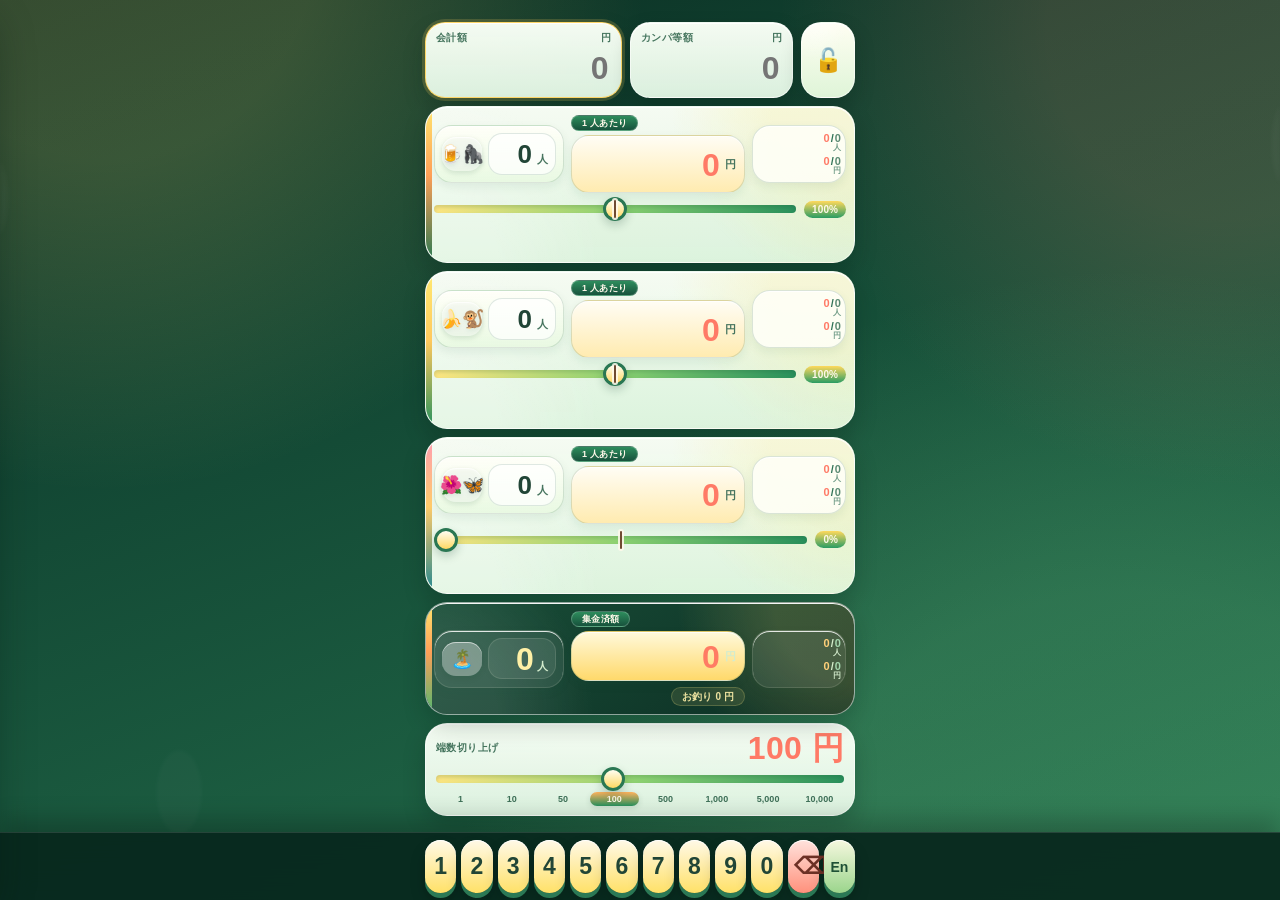
==== commit 8a3c321d: "Add files via upload" ====
--- a/index.html
+++ b/index.html
@@ -26,6 +26,7 @@
     --money-size:clamp(25px,6.7vw,32px);
     --keypad-h:68px;
     --panel-h:58px;
+    --top-offset:22px;
   }
 
   *{box-sizing:border-box;-webkit-tap-highlight-color:transparent;}
@@ -33,7 +34,7 @@
   body{
     min-height:100svh;
     overflow:hidden;
-    padding:8px 8px calc(var(--keypad-h) + 8px + env(safe-area-inset-bottom));
+    padding:calc(var(--top-offset) + env(safe-area-inset-top)) 8px calc(var(--keypad-h) + 8px + env(safe-area-inset-bottom));
     color:var(--ink);
     font-family:var(--sans);
     letter-spacing:.005em;
@@ -66,7 +67,7 @@
   .app{
     position:relative; z-index:1;
     width:min(430px,100%);
-    height:calc(100svh - var(--keypad-h) - 16px - env(safe-area-inset-bottom));
+    height:calc(100svh - var(--keypad-h) - var(--top-offset) - 16px - env(safe-area-inset-top) - env(safe-area-inset-bottom));
     margin:0 auto;
     display:grid;
     grid-template-rows:auto minmax(0,1fr) auto auto;
